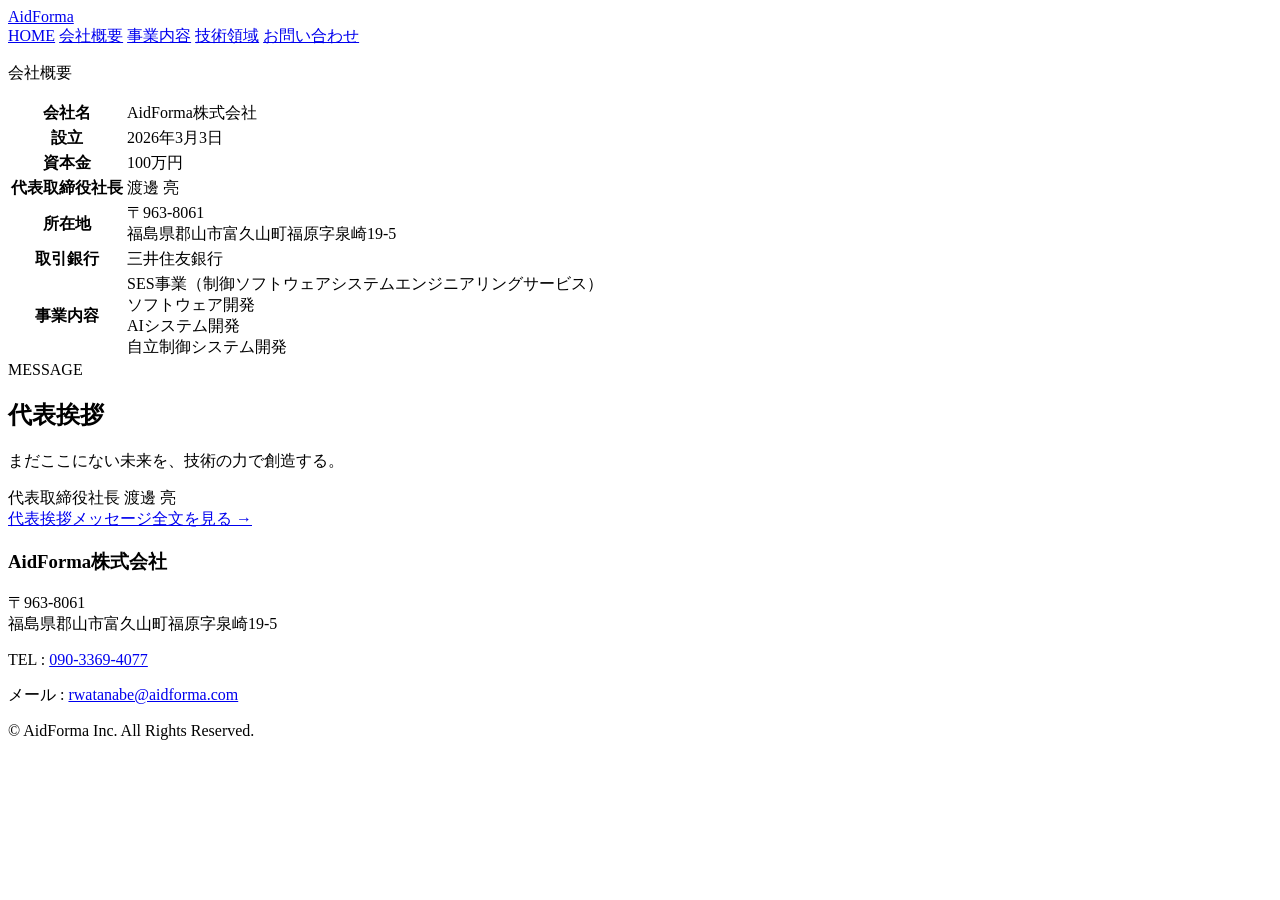
==== company.html @ 660cb183 "Add files via upload" ====
<!DOCTYPE html>
<html lang="ja">

<head>
<meta charset="UTF-8">
<meta name="viewport" content="width=device-width, initial-scale=1.0">

<title>会社概要 | AidForma株式会社</title>

<link rel="stylesheet" href="style.css">
</head>

<body>
<nav class="global-nav">

<a class="logo" href="index.html">AidForma</a>

<div class="nav-menu">
<a href="index.html">HOME</a>
<a href="company.html">会社概要</a>
<a href="service.html">事業内容</a>
<a href="technical.html">技術領域</a>
<a href="contact.html">お問い合わせ</a>
</div>

</nav>

<main>

<section class="hero sub-hero company-hero">

    <div class="hero-overlay"></div>

    <div class="hero-content">
        <p class="company-profile">会社概要</p>
    </div>

</section>

<section class="company-section">
    <table class="company-table">
        <tr>
        <th>会社名</th>
        <td>AidForma株式会社</td>
        </tr>
        <tr>
        <th>設立</th>
        <td>2026年3月3日</td>
        </tr>
        <tr>
        <th>資本金</th>
        <td>100万円</td>
        </tr>
        <tr>
        <th>代表取締役社長</th>
        <td>渡邊 亮</td>
        </tr>
        <tr>
        <th>所在地</th>
        <td>〒963-8061<br>
        福島県郡山市富久山町福原字泉崎19-5
        </td>
        </tr>
        <tr>
        <th>取引銀行</th>
        <td>三井住友銀行</td>
        </tr>
        <tr>
        <th>事業内容</th>
        <td>
        SES事業（制御ソフトウェアシステムエンジニアリングサービス）<br>
        ソフトウェア開発<br>
        AIシステム開発<br>
        自立制御システム開発
        </td>
        </tr>
        </table>

</section>

<!-- 代表挨拶セクション -->
<section class="president-section">
  <div class="president-inner">
    <div class="president-badge">MESSAGE</div>
    <h2 class="section-title">代表挨拶</h2>
    
    <div class="president-content">
      <p class="president-lead">
        まだここにない未来を、技術の力で創造する。
      </p>
      <p class="president-text">
        <!-- メッセージを書く -->
      </p>
      
      <div class="president-signature">
        <span class="president-title">代表取締役社長</span>
        <span class="president-name">渡邊 亮</span>
      </div>
    </div>

    <!-- ★ 代表挨拶のページに移動するボタン -->
    <div class="button-container">
      <a class="president-button" href="president.html">
        <span>代表挨拶メッセージ全文を見る</span>
        <span class="arrow">→</span>
      </a>
    </div>
  </div>
</section>

<!-- 会社情報セクション -->
<section class="footer-company-info">
  <div class="company-info-inner">
    <h3 class="footer-company-name">AidForma株式会社</h3>
    <div class="footer-company-details">
      <p class="footer-company-address">
        〒963-8061<br>
        福島県郡山市富久山町福原字泉崎19-5
      </p>
      <p class="company-tel">
        <span class="label">TEL :</span> <a href="tel:09033694077">090-3369-4077</a>
      </p>
      <p class="company-email">
        <span class="label">メール :</span> <a href="mailto:rwatanabe@aidforma.com">rwatanabe@aidforma.com</a>
      </p>
    </div>
  </div>
</section>

<!-- コピーライト -->
<footer class="site-footer">
  <p>&copy; AidForma Inc. All Rights Reserved.</p>
</footer>

</main>

</body>

</html>
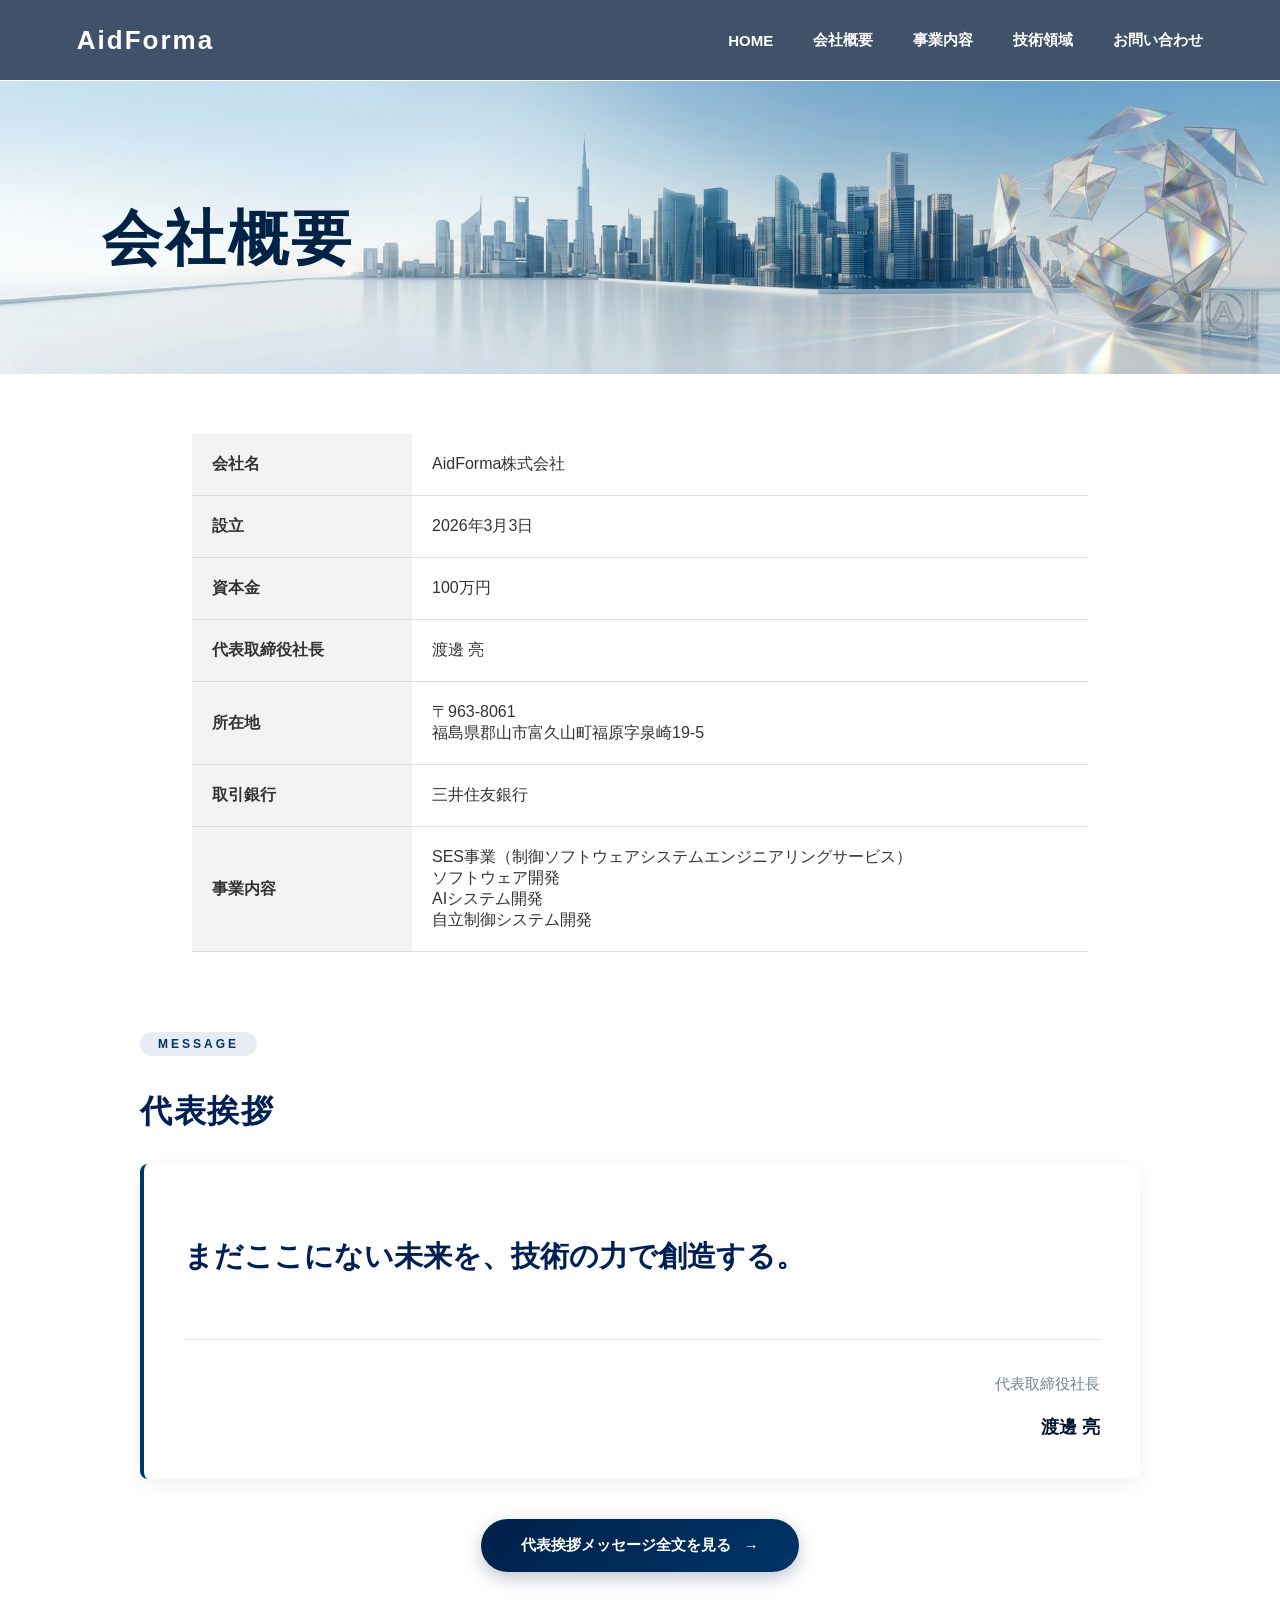
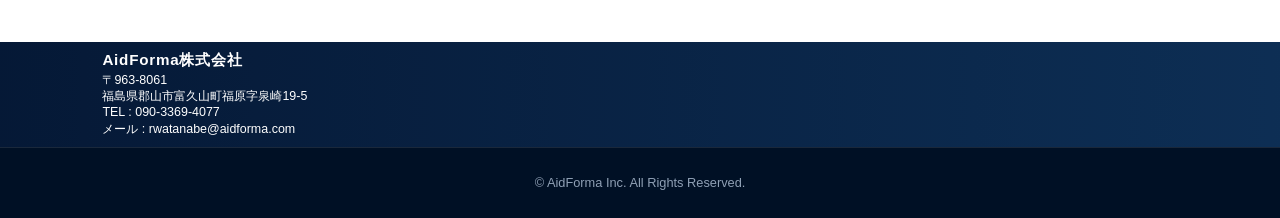
==== commit ae53bae6: "Add files via upload" ====
--- a/company.html
+++ b/company.html
@@ -3,7 +3,7 @@
 
 <head>
 <meta charset="UTF-8">
-<meta name="viewport" content="width=device-width, initial-scale=1.0">
+<meta name="viewport" content="width=1200">
 
 <title>会社概要 | AidForma株式会社</title>
 
--- a/style.css
+++ b/style.css
@@ -0,0 +1,1680 @@
+* {
+  box-sizing: border-box;
+}
+
+html {
+  scroll-behavior: smooth;
+}
+
+body {
+  margin: 0;
+  font-family:
+    "Helvetica Neue",
+    Arial,
+    "Noto Sans JP",
+    sans-serif;
+  color: #ffffff;
+}
+
+/* ==========================================
+   1. 上部メニュー (全ページ共通)
+   ========================================== */
+
+.global-nav {
+  position: fixed;
+  top: 0;
+  left: 0;
+  width: 100%;
+  height: 80px;
+  z-index: 1000;
+  display: flex;
+  align-items: center;
+  justify-content: space-between;
+
+  padding: 0 6%;
+
+  background-color: rgba(0, 25, 55, 0.75);
+  backdrop-filter: blur(8px);
+}
+
+.logo {
+  color: white;
+  font-size: 26px;
+  font-weight: bold;
+  letter-spacing: 2px;
+  text-decoration: none;
+}
+
+.nav-menu {
+  display: flex;
+  align-items: center;
+  gap: 40px;
+}
+
+.nav-menu a {
+  position: relative;
+
+  color: white;
+  font-size: 15px;
+  font-weight: bold;
+  text-decoration: none;
+
+  padding: 30px 0;
+}
+
+/* マウスを乗せたときの線 */
+.nav-menu a::after {
+  content: "";
+
+  position: absolute;
+  bottom: 20px;
+  left: 0;
+
+  width: 0;
+  height: 2px;
+
+  background-color: #42c6ff;
+
+  transition: width 0.3s;
+}
+
+.nav-menu a:hover::after {
+  width: 100%;
+}
+
+/* ==========================================
+   2. ヒーローエリア（共通設定）
+   ========================================== */
+
+.hero {
+  position: relative;
+  margin-top: 80px; /* メニューバーの高さ分下げる */
+  border-top: 1px solid rgba(255,255,255,0.15);
+  min-height: 250px;
+
+  padding: 35px 8% 70px;
+
+  /* 背景画像の共通表示設定 */
+  background-position: center;
+  background-size: cover;
+  background-repeat: no-repeat;
+
+  overflow: hidden;
+}
+
+/* 背景を暗くするグラデーション（全ページ共通） */
+.hero-overlay {
+  position: absolute;
+  top: 0;
+  left: 0;
+  width: 100%;
+  height: 100%;
+  z-index: 2;
+
+  background: linear-gradient(
+    90deg,
+    rgba(0, 20, 50, 0.85) 0%,
+    rgba(0, 35, 75, 0.55) 50%,
+    rgba(0, 25, 60, 0.25) 100%
+  );
+}
+
+/* キャッチフレーズ・テキスト枠（全ページ共通） */
+.hero-content {
+  position: relative;
+  z-index: 3;
+  max-width: 1000px;
+}
+
+/* 下層ページ専用の見出し文字スタイル */
+.company-profile {
+  margin: 0 0 24px;
+
+  color: #002244;
+  font-size: 60px;
+  font-weight: bold;
+  letter-spacing: 3px;
+  padding-top: 0px;
+}
+
+/* ==========================================
+   フッター専用スタイル
+   ========================================== */
+
+/* フッターをヒーロー領域の直下に配置 */
+.footer-company-info,
+.site-footer {
+  position: relative;
+  z-index: 10;        /* ヒーロー画像より手前に配置 */
+}
+
+.footer-company-info {
+  background: linear-gradient(
+    90deg,
+    rgba(0, 20, 50, 0.98) 0%,
+    rgba(0, 35, 75, 0.95) 100%
+  );
+  color: #ffffff;
+  padding: 8px 8%;
+  font-family: sans-serif;
+}
+
+.company-info-inner {
+  max-width: 600px;
+  margin: 0;
+  text-align: left;
+}
+
+/* フッター専用の会社名 */
+.footer-company-name {
+  font-size: 0.95rem;
+  font-weight: 700;
+  margin: 0 0 2px 0;
+  letter-spacing: 0.05em;
+  color: #ffffff;
+}
+
+/* 住所・連絡先詳細 */
+.footer-company-details p {
+  margin: 0 0 1px 0;
+  font-size: 0.78rem;
+  line-height: 1.25;
+  color: #ffffff;
+}
+
+.footer-company-details a {
+  color: #ffffff;
+  text-decoration: none;
+}
+
+/* 最下部コピーライト欄 */
+.site-footer {
+  background-color: #001025;
+  color: #8fa0b5;
+  text-align: center;
+  padding: 15px 20px;
+  font-size: 0.8rem;
+  border-top: 1px solid rgba(255, 255, 255, 0.1);
+}
+
+/* ==========================================
+   3. ヒーローエリア（ページごとの個別設定）
+   ========================================== */
+
+/* --- トップページ（HOME）専用 --- */
+.home-hero {
+  min-height: max(100vh, 850px);;
+  padding: 0 8%;
+  display: flex;
+  flex-direction: column;
+  justify-content: flex-start;
+}
+
+/* --- トップページ（HOME）だけhero-contentの位置をずらす --- */
+.home-hero .hero-content {
+margin-left: 80px;
+margin-top: 260px;
+}
+
+/* リズネット風：背景画像ズーム＆フェードイン */
+.hero-bg {
+  position: absolute;
+  top: 0;   /* .home-hero の上端（＝ヘッダーのすぐ下）に合わせる */
+  left: 0;
+  width: 100%;
+  height: 100%; /* .home-hero の高さぴったりに広げる */
+  
+  background-image: url("hero-home.png"); /* トップページ画像名 */
+  background-size: cover;
+  /* ★ 画像を中心を基準に表示 */
+  background-position: center 20%;
+  z-index: 1;
+
+  /* 初期状態 */
+  opacity: 0;
+
+  /* 2.5秒かけてじわっと縮小しながらフェードイン */
+  animation: zoomFadeIn 2.5s cubic-bezier(0.25, 1, 0.5, 1) forwards;
+}
+
+/* アニメーション（zoomFadeIn）のキーフレーム修正 */
+@keyframes zoomFadeIn {
+  0% {
+    opacity: 0;
+    transform: translateY(0) scale(1.15); /* 位置を固定しながら拡大 */
+  }
+  100% {
+    opacity: 1;
+    transform: translateY(0) scale(1);    /* 位置を固定しながら標準サイズへ */
+  }
+}
+
+.company-name {
+  margin: 0 0 24px;
+
+  color: #8fdcff;
+  font-size: 30px;
+  font-weight: bold;
+  letter-spacing: 3px;
+}
+
+.hero h1 {
+  margin: 0;
+  
+  font-size: clamp(50px, 8vw, 80px);
+  line-height: 1.00;
+  letter-spacing: -2px;
+}
+
+.hero-description {
+  margin: 20px 0 42px; /* 上と下に余白を与える */
+  margin-left: 50px; /* 右に数ピクセル引っぱって「W」と直線を揃える */
+
+  font-size: 30px;
+  letter-spacing: 2px;
+  line-height: 1.8;
+}
+
+/* About Usボタン */
+.hero-button {
+  display: inline-flex;
+  align-items: center;
+  gap: 55px;
+
+  padding: 18px 25px;
+
+  border: 1px solid rgba(255, 255, 255, 0.7);
+
+  color: white;
+  font-size: 15px;
+  font-weight: bold;
+  letter-spacing: 1px;
+  text-decoration: none;
+
+  transition:
+    background-color 0.3s,
+    color 0.3s;
+}
+
+.hero-button:hover {
+  background-color: white;
+  color: #002244;
+}
+
+/* スクロール表示 */
+/* SCROLLガイドがフッターに被らないよう下端から少し浮かせる */
+.scroll-guide {
+  position: absolute;
+  right: 35px;
+  bottom: 20px; /* 0から20pxに引き上げて枠内に収める */
+  z-index: 3;
+}
+
+.scroll-guide span {
+  font-size: 11px;
+  letter-spacing: 3px;
+  writing-mode: vertical-rl;
+}
+
+.scroll-line {
+  width: 1px;
+  height: 90px;
+  background-color: white;
+}
+
+/* ==========================================
+   トップページ JS連動フェードイン（fade-up）アニメーション
+   ========================================== */
+
+/* 初期状態：下に少しずらして透明にしておく */
+.fade-item {
+  opacity: 0;
+  transform: translateY(35px);
+  transition: opacity 1.2s cubic-bezier(0.16, 1, 0.3, 1),
+              transform 1.2s cubic-bezier(0.16, 1, 0.3, 1);
+}
+
+/* 表示状態（JSで is-visible クラスがついたら滑らかに立ち上がる） */
+.fade-item.is-visible {
+  opacity: 1;
+  transform: translateY(0);
+}
+
+/* 時間差（ディレイ）の設定：リズネット特有の余韻を持たせた間隔 */
+.delay-1 { transition-delay: 0.5s; } /* 会社名 */
+.delay-2 { transition-delay: 0.8s; } /* 英語キャッチコピー */
+.delay-3 { transition-delay: 1.1s; } /* 日本語キャッチコピー */
+.delay-4 { transition-delay: 1.4s; } /* ボタン */
+.delay-5 { transition-delay: 1.7s; } /* SCROLLガイド */
+
+/* --- 下層ページ（会社概要・事業内容・問合せ等）専用 --- */
+.sub-hero {
+  background-image: url("hero-sub.jpg"); /* 下層ページ用画像 */
+
+  min-height: 260px;
+  background-size: cover;
+  background-position: right center;
+  background-repeat: no-repeat;
+  background-attachment: scroll;
+}
+
+.sub-hero .hero-overlay {
+  background: transparent;
+}
+
+/* 背景画像のサイズの微調整に使用（技術領域と合わせる） */
+.company-hero .hero-content,
+.service-hero .hero-content,
+.president-hero .hero-content,
+.contact-hero .hero-content {
+padding-top: 83px;
+}
+
+/* ==========================================
+   タイピング（一文字ずつ表示）スタイル
+   ========================================== */
+
+/* 1文字ずつの基本設定 */
+.typewriter span {
+  opacity: 0;
+  /* display: inline-block; ← これを削除またはコメントアウト */
+  transition: opacity 0.3s ease, transform 0.3s ease;
+}
+
+/* 文字が現れたときの状態 */
+.typewriter span.is-typed {
+  opacity: 1;
+}
+
+/* 改行タグ（br）を崩さないための設定 */
+.h {
+  display: inline;
+}
+
+/* ==========================================
+HOME 沿革
+========================================== */
+
+.history-section {
+  padding: 100px 8%;
+  background-color: #f5f8fc;
+}
+
+.history-container {
+max-width: 1100px;
+margin: 0 auto;
+}
+
+.history-badge {
+display: inline-block;
+padding: 4px 16px;
+
+background: #e8edf5;
+color: #003566;
+
+border-radius: 20px;
+
+font-size: 12px;
+font-weight: 700;
+letter-spacing: 2px;
+}
+
+.history-title {
+margin: 20px 0 50px;
+
+color: #001f54;
+font-size: 2rem;
+}
+
+.history-year-block {
+display: flex;
+
+gap: 60px;
+
+padding: 40px 0;
+
+border-top: 1px solid #e5e7eb;
+}
+
+.history-year {
+min-width: 120px;
+
+color: #003566;
+
+font-size: 2rem;
+font-weight: bold;
+}
+
+.history-events {
+flex: 1;
+}
+
+.history-event {
+display: flex;
+
+gap: 25px;
+
+margin-bottom: 20px;
+}
+
+.history-month {
+min-width: 45px;
+
+color: #003566;
+
+font-weight: bold;
+}
+
+.history-text {
+color: #444;
+line-height: 1.8;
+}
+
+/* ==========================================
+   4. 会社概要専用スタイル
+   ========================================== */
+
+.company-section {
+  padding: 60px 15%;
+  background-color: white;
+  position: relative;
+  z-index: 2;
+  padding-bottom: 20px;
+}
+
+.company-table {
+  width: 100%;
+  max-width: 1200px;
+  margin: 0 auto;
+  border-collapse: collapse;
+  color: #333333;
+}
+
+.company-table th {
+  width: 220px;
+  background: #f3f3f3;
+  padding: 20px;
+  text-align: left;
+  font-weight: bold;
+  color: #333333;
+}
+
+.company-table td {
+  padding: 20px;
+  background: #ffffff;
+  color: #333333;
+}
+
+.company-table tr {
+  border-bottom: 1px solid #ddd;
+}
+
+/* ==========================================
+   代表挨拶セクション & ボタンデザイン
+   ========================================== */
+
+.president-section {
+  padding: 60px 20px;
+  background-color: #ffffff;
+  padding-top: 10px;
+  padding-bottom: 20px;
+}
+
+.president-inner {
+  max-width: 800px;
+  margin: 0 auto;
+  text-align: left;
+}
+
+.president-badge {
+  display: inline-block;
+  font-size: 0.75rem;
+  font-weight: 700;
+  letter-spacing: 0.15em;
+  color: #003566;
+  background-color: #e2e8f0;
+  padding: 4px 12px;
+  border-radius: 20px;
+  margin-bottom: 10px;
+}
+
+.section-title {
+  font-size: 1.6rem;
+  color: #001432;
+  margin-bottom: 24px;
+  font-weight: 700;
+  letter-spacing: 0.05em;
+}
+
+.president-content {
+  background: #ffffff;
+  padding: 32px;
+  border-radius: 8px;
+  box-shadow: 0 4px 15px rgba(0, 0, 0, 0.05);
+  margin-bottom: 30px;
+  border-left: 4px solid #003566;
+}
+
+.president-lead {
+  font-size: 1.2rem;
+  font-weight: 700;
+  color: #00204a;
+  margin-bottom: 16px;
+  line-height: 1.5;
+}
+
+.president-text {
+  font-size: 0.95rem;
+  color: #4a5568;
+  line-height: 1.8;
+  margin-bottom: 24px;
+}
+
+.president-signature {
+  text-align: right;
+  border-top: 1px solid #edf2f7;
+  padding-top: 16px;
+}
+
+.president-title {
+  font-size: 0.85rem;
+  color: #718096;
+  display: block;
+}
+
+.president-name {
+  font-size: 1.1rem;
+  font-weight: 700;
+  color: #001432;
+}
+
+.button-container {
+  text-align: center;
+  margin-top: 15px;
+  margin-bottom: 10px;
+}
+
+.president-button {
+  display: inline-flex;
+  align-items: center;
+  justify-content: center;
+  gap: 12px;
+  padding: 14px 36px;
+  background: linear-gradient(135deg, #00204a 0%, #003566 100%);
+  color: #ffffff;
+  font-size: 0.95rem;
+  font-weight: 600;
+  text-decoration: none;
+  border-radius: 50px;
+  box-shadow: 0 4px 12px rgba(0, 32, 74, 0.25);
+  transition: all 0.3s ease;
+}
+
+.president-button .arrow {
+  transition: transform 0.3s ease;
+}
+
+.president-button:hover {
+  background: linear-gradient(135deg, #002b66 0%, #00458a 100%);
+  box-shadow: 0 6px 20px rgba(0, 32, 74, 0.35);
+  transform: translateY(-2px);
+}
+
+.president-button:hover .arrow {
+  transform: translateX(6px);
+}
+
+/* ==========================================
+   代表挨拶ページ
+   ========================================== */
+
+/* ==========================================
+代表写真
+========================================== */
+
+.president-photo {
+text-align: center;
+margin-bottom: 50px;
+}
+
+.president-photo img {
+width: 280px;
+max-width: 100%;
+
+border-radius: 8px;
+
+box-shadow:
+0 8px 30px rgba(0, 0, 0, 0.12);
+
+object-fit: cover;
+}
+
+/* ==========================================
+代表挨拶本文
+========================================== */
+
+.president-section {
+padding: 60px 20px;
+background-color: #ffffff;
+}
+
+.president-inner {
+max-width: 1000px;
+margin: 0 auto;
+}
+
+.president-badge {
+display: inline-block;
+
+padding: 5px 18px;
+
+font-size: 12px;
+font-weight: bold;
+letter-spacing: 3px;
+
+color: #003566;
+background: #e8edf5;
+
+border-radius: 20px;
+}
+
+.section-title {
+margin-top: 24px;
+margin-bottom: 30px;
+
+color: #001f54;
+font-size: 2rem;
+font-weight: 700;
+}
+
+.president-content {
+background: #ffffff;
+
+padding: 40px;
+
+border-left: 4px solid #003566;
+border-radius: 8px;
+
+box-shadow:
+0 6px 20px rgba(0, 0, 0, 0.06);
+}
+
+.president-lead {
+margin-bottom: 30px;
+
+color: #001f54;
+
+font-size: 1.8rem;
+font-weight: 700;
+
+line-height: 1.6;
+}
+
+.president-text {
+margin-bottom: 30px;
+
+color: #4a5568;
+
+font-size: 1rem;
+line-height: 2;
+}
+
+/* ==========================
+代表プロフィール
+========================== */
+
+.profile-career {
+margin: 60px 0;
+}
+
+.profile-career h3 {
+font-size: 30px;
+color: #102542;
+margin-bottom: 30px;
+text-align: center;
+}
+
+.career-card {
+background: #ffffff;
+padding: 40px;
+border-radius: 12px;
+box-shadow: 0 10px 30px rgba(0,0,0,0.08);
+}
+
+.career-name {
+font-size: 26px;
+font-weight: bold;
+color: #102542;
+margin-bottom: 25px;
+}
+
+.career-list {
+padding-left: 20px;
+}
+
+.career-list li {
+margin-bottom: 15px;
+line-height: 1.8;
+color: #555;
+}
+
+/* ==========================================
+署名エリア
+========================================== */
+
+.president-signature {
+margin-top: 60px;
+padding-top: 30px;
+
+border-top: 1px solid #e4e7ec;
+
+text-align: right;
+}
+
+.president-title {
+display: block;
+
+margin-bottom: 18px;
+
+font-size: 0.95rem;
+line-height: 1.8;
+
+color: #718096;
+}
+
+/* 直筆署名画像 */
+
+.signature-image {
+width: 260px;
+max-width: 100%;
+
+display: block;
+
+margin-left: auto;
+
+opacity: 0.98;
+}
+
+/* ==========================================
+ボタン
+========================================== */
+
+.button-container {
+text-align: center;
+margin-top: 40px;
+}
+
+.president-button {
+display: inline-flex;
+align-items: center;
+gap: 12px;
+
+padding: 16px 40px;
+
+background:
+linear-gradient(
+135deg,
+#00204a 0%,
+#003566 100%
+);
+
+color: #ffffff;
+
+font-size: 0.95rem;
+font-weight: 600;
+
+text-decoration: none;
+
+border-radius: 999px;
+
+box-shadow:
+0 6px 18px rgba(0, 32, 74, 0.25);
+
+transition: all 0.3s ease;
+}
+
+.president-button:hover {
+transform: translateY(-2px);
+
+box-shadow:
+0 8px 25px rgba(0, 32, 74, 0.35);
+}
+
+/* ==========================================
+   5. 事業内容専用スタイル
+   ========================================== */
+
+.service-section {
+  padding: 80px 20px 120px;
+  background-color: #f4f6f8;
+  color: #333333;
+}
+
+.service-section .container {
+  max-width: 1000px;
+  margin: 0 auto;
+}
+
+.service-intro {
+  text-align: center;
+  margin-bottom: 60px;
+}
+
+.service-intro h2 {
+  font-size: 32px;
+  letter-spacing: 4px;
+  color: #002537;
+  margin-bottom: 10px;
+}
+
+.service-intro p {
+  font-size: 16px;
+  color: #666666;
+}
+
+.service-card {
+  background: #ffffff;
+  border-radius: 12px;
+  padding: 40px;
+  margin-bottom: 40px;
+  box-shadow: 0 4px 20px rgba(0, 0, 0, 0.06);
+  border: 1px solid #eef2f5;
+  transition: transform 0.3s, box-shadow 0.3s;
+}
+
+.service-card:hover {
+  transform: translateY(-4px);
+  box-shadow: 0 8px 30px rgba(0, 0, 0, 0.1);
+}
+
+.service-header {
+  display: flex;
+  align-items: center;
+  gap: 24px;
+  border-bottom: 2px solid #eef2f5;
+  padding-bottom: 20px;
+  margin-bottom: 24px;
+}
+
+.service-number {
+  font-size: 48px;
+  font-weight: bold;
+  color: #42c6ff;
+  line-height: 1;
+}
+
+.service-cate {
+  font-size: 12px;
+  font-weight: bold;
+  letter-spacing: 2px;
+  color: #002537;
+  display: block;
+  margin-bottom: 4px;
+}
+
+.service-header h3 {
+  margin: 0;
+  font-size: 24px;
+  color: #001937;
+}
+
+.service-desc {
+  font-size: 16px;
+  line-height: 1.8;
+  color: #444444;
+  margin-bottom: 24px;
+}
+
+.service-tags {
+  display: flex;
+  flex-wrap: wrap;
+  align-items: center;
+  gap: 10px;
+  margin-bottom: 24px;
+  padding: 16px;
+  background-color: #f8fafc;
+  border-radius: 8px;
+}
+
+.tag-label {
+  font-size: 13px;
+  font-weight: bold;
+  color: #666;
+}
+
+.tag {
+  background: #ffffff;
+  border: 1px solid #d1d5db;
+  color: #002537;
+  font-size: 13px;
+  font-weight: 500;
+  padding: 6px 14px;
+  border-radius: 20px;
+}
+
+.service-target {
+  background-color: #f0f7ff;
+  border-left: 4px solid #42c6ff;
+  padding: 20px 24px;
+  border-radius: 0 8px 8px 0;
+}
+
+.service-target h4 {
+  margin: 0 0 10px;
+  font-size: 15px;
+  color: #002537;
+}
+
+.service-target ul {
+  margin: 0;
+  padding-left: 20px;
+  font-size: 14px;
+  line-height: 1.7;
+  color: #555;
+}
+
+/* ==========================================
+事業内容 お問い合わせ導線
+========================================== */
+
+.service-contact {
+text-align: center;
+
+margin-top: 100px;
+padding: 80px 40px;
+
+background: linear-gradient(
+135deg,
+#13365f 0%,
+#2e5c8a 100%
+);
+
+border-radius: 12px;
+
+color: #ffffff;
+}
+
+.service-contact h2 {
+margin: 0 0 20px;
+
+font-size: 2rem;
+font-weight: 700;
+}
+
+.service-contact p {
+max-width: 800px;
+
+margin: 0 auto 40px;
+
+line-height: 1.8;
+color: rgba(255,255,255,0.9);
+}
+
+.service-contact-button {
+display: inline-flex;
+align-items: center;
+gap: 12px;
+
+padding: 18px 40px;
+
+background: #e8edf5;
+color: #00204a;
+
+font-weight: bold;
+text-decoration: none;
+
+border-radius: 999px;
+
+transition: all 0.3s ease;
+}
+
+.service-contact-button:hover {
+background: #ffffff;
+
+transform: translateY(-2px);
+
+box-shadow:
+0 10px 25px rgba(0,0,0,0.2);
+}
+
+/* ==========================================
+   6.技術領域（制御モデル開発・MBDプロセス改善）専用
+========================================== */
+
+/* ==========================================
+   題目（制御モデル開発 / MBDプロセス改善）共通スタイル
+   ========================================== */
+
+.sub-topic-header {
+  margin: 20px 0 40px;
+  text-align: center;
+}
+
+/* 小さめのサブカテゴリタグ */
+.sub-topic-badge {
+  display: inline-block;
+  font-size: 13px;
+  font-weight: 800;
+  letter-spacing: 2px;
+  color: #1f5fa9;
+  background: #e2e8f0;
+  padding: 3px 12px;
+  border-radius: 4px;
+  margin-bottom: 8px;
+}
+
+/* 題目タイトル本体 */
+.sub-topic-title {
+  font-size: 28px;
+  font-weight: 800;
+  color: #0d2137;
+  display: flex;
+  align-items: center;
+  justify-content: center;
+  gap: 20px;
+  margin: 0;
+}
+
+/* 左右のアクセントライン */
+.sub-topic-title::before,
+.sub-topic-title::after {
+  content: "";
+  display: block;
+  width: 60px;
+  height: 2px;
+  background-color: #1f5fa9;
+}
+
+.technical-section {
+  padding: 80px 2%;
+  background: #f8fafc;
+  color: #333333;
+}
+
+.technical-container {
+  max-width: 1700px;
+  margin: 0 auto;
+}
+
+/* --- ヘッダー領域 --- */
+.section-header {
+  text-align: center;
+  margin-bottom: 35px;
+}
+
+/* MBD青枠バッジ（文字拡大・内側余白拡大・下の隙間確保） */
+.section-badge {
+  display: inline-block;
+  font-size: 30px;
+  font-weight: 800;
+  letter-spacing: 1.5px;
+  color: #1f5fa9;
+  background: #eef5ff;
+  padding: 10px 24px;
+  border-radius: 24px;
+  margin-bottom: 20px;
+  border: 1px solid #d0e2ff;
+}
+
+/* タイトル設定 */
+.technical-title {
+  font-size: 27px;
+  font-weight: 700;
+  line-height: 1.4;
+  color: #002244;
+  margin-top: -20px;
+}
+
+/* リード文 */
+.section-lead {
+  font-size: 20px;
+  color: #555555;
+  max-width: 1200px;
+  margin: 0 auto;
+  line-height: 1.8;
+  text-align: center;
+}
+
+/* --- 自動化アピールバナー --- */
+.automation-highlight-banner {
+  background: #fff8e1;
+  border: 2px solid #ffe082;
+  border-radius: 12px;
+  padding: 16px 24px;
+  max-width: 900px;
+  margin: 0 auto 40px;
+  text-align: center;
+  box-shadow: 0 4px 12px rgba(255, 193, 7, 0.15);
+}
+
+.automation-text {
+  margin: 0;
+  font-size: 20px;
+  font-weight: bold;
+  color: #333333;
+  line-height: 1.5;
+}
+
+/* --- 1列横並びフローエリア（全7ステップ対応） --- */
+.flow-single-line {
+  display: flex;
+  align-items: stretch;
+  justify-content: space-between;
+  margin-bottom: 35px;
+}
+
+.flow-card {
+  flex: 1;
+  display: flex;             
+  flex-direction: column;      
+  align-items: center;         
+  background: #ffffff;
+  border-radius: 10px;
+  padding: 16px 8px;            /* 上下の余白を少し調整 */
+  border: 1px solid #e2e8f0;
+  box-shadow: 0 4px 12px rgba(0, 0, 0, 0.03);
+  position: relative;
+  text-align: center;
+  min-width: 0;
+  transition: transform 0.3s ease, box-shadow 0.3s ease;
+}
+
+.flow-card:hover {
+  transform: translateY(-4px);
+  box-shadow: 0 8px 20px rgba(13, 33, 55, 0.08);
+  border-color: #cbd5e1;
+}
+
+/* フェーズタグ */
+.phase-tag {
+  font-size: 15px;
+  font-weight: bold;
+  padding: 2px 6px;
+  border-radius: 4px;
+  display: inline-block;
+  margin-bottom: 4px;
+}
+
+.tag-upstream { background: #e0f2fe; color: #0369a1; } /* 上流 */
+.tag-dev      { background: #feefc3; color: #b45309; } /* 構築 */
+.tag-test     { background: #dcfce7; color: #15803d; } /* 検証 */
+.tag-impl     { background: #f3e8ff; color: #6b21a8; } /* 実装 */
+.tag-doc      { background: #f1f5f9; color: #475569; } /* 成果物 */
+
+/* ステップ番号 */
+.step-no {
+  font-size: 18px;
+  font-weight: 800;
+  color: #1f5fa9;
+  font-family: Arial, sans-serif;
+}
+
+/* 工程イラストアイコン */
+.step-icon {
+  font-size: 30px;
+  margin: 4px 0 6px;
+  line-height: 1;
+}
+
+.flow-card h4 {
+  font-size: 17px;
+  color: #0d2137;
+  margin: 0 0 6px 0;
+  font-weight: bold;
+  line-height: 1.3;
+}
+
+.flow-card p {
+  font-size: 15px;
+  color: #64748b;
+  line-height: 1.5;
+  margin: auto 0 0 0;  /* 上に自動余白を作って下揃えにする */
+}
+
+/* 矢印コネクタ */
+.flow-arrow {
+  font-size: 30px;
+  font-weight: 900;
+  color: #1f5fa9;
+  padding: 0 2px;
+  user-select: none;
+  display: flex;
+  align-items: center;    /* 上下の中央に揃える */
+  justify-content: center;/* 左右の中央に揃える */
+
+}
+
+/* --- 下部バナー（ワンストップ＆スポット対応） --- */
+.flow-coverage-banner {
+  background: linear-gradient(135deg, #0d2137 0%, #1f5fa9 100%);
+  color: #ffffff;
+  padding: 20px 30px;
+  border-radius: 8px;
+  display: flex;
+  align-items: center;
+  justify-content: center;
+  gap: 12px;
+  box-shadow: 0 4px 15px rgba(31, 95, 169, 0.2);
+}
+
+.banner-icon {
+  background: rgba(255, 255, 255, 0.2);
+  width: 24px;
+  height: 24px;
+  border-radius: 50%;
+  display: flex;
+  align-items: center;
+  justify-content: center;
+  font-size: 12px;
+}
+
+.flow-coverage-banner p {
+  margin: 0;
+  font-size: 20px;
+  letter-spacing: 0.5px;
+}
+
+.flow-coverage-banner strong {
+  color: #60a5fa;
+  font-weight: bold;
+}
+
+/* --- レスポンシブ --- */
+@media (max-width: 1100px) {
+  .flow-single-line {
+    flex-direction: column;
+    gap: 0;
+  }
+
+  .flow-card {
+    width: 100%;
+    max-width: 450px;
+    padding: 16px 20px;
+  }
+
+  .flow-arrow {
+    padding: 8px 0;
+    transform: rotate(90deg);
+  }
+
+  .flow-coverage-banner {
+    flex-direction: column;
+    text-align: center;
+    gap: 8px;
+  }
+}
+
+/* ==========================================
+   MBDプロセス改善セクション
+   ========================================== */
+
+.process-improvement-section {
+  background: #f8fafc; /* 制御モデル開発エリアと同じ背景色を指定 */
+  margin-top: 0;       /* 背景色を繋げるため、上の隙間をリセット */
+  padding: 60px 0;    /* 上下に程よい内側余白を設定 */
+}
+
+.process-improvement-container {
+  max-width: 1200px;
+  margin: 0 auto;
+}
+
+/* ヘッダー＆実績バナー */
+.improvement-header {
+  text-align: center;
+  margin-bottom: 30px;
+}
+
+.improvement-title {
+  font-size: 28px;
+  font-weight: 800;
+  color: #0d2137;
+  margin: 0 0 12px 0;
+}
+
+/* MBDプロセス改善内の見出しブロックの「下余白」を詰める */
+.improvement-header .sub-topic-header {
+  margin-bottom: 20px; /* MBDプロセス改善とオレンジバッジの距離を直接制御 */
+}
+
+.achievement-badge {
+  margin-top: -0;       /* 上側の余白が重複して広がるのを防ぐ */
+  margin-bottom: 10px;  /* 下の本文カードとの間の距離 */
+  display: inline-block;
+  background: #d97706; /* オレンジのアクセント */
+  color: #ffffff;
+  font-size: 18px;
+  font-weight: bold;
+  padding: 8px 20px;
+  border-radius: 30px;
+  box-shadow: 0 4px 10px rgba(217, 119, 6, 0.2);
+}
+
+/* 概要・ヒアリングエリア */
+.improvement-overview {
+  background: #ffffff;
+  border-left: 5px solid #1f5fa9;
+  padding: 24px 30px;
+  border-radius: 8px;
+  box-shadow: 0 4px 12px rgba(0, 0, 0, 0.04);
+  margin-bottom: 40px;
+}
+
+.improvement-overview h3 {
+  font-size: 18px;
+  color: #0d2137;
+  margin: 0 0 12px 0;
+  font-weight: bold;
+}
+
+.overview-list {
+  margin: 0;
+  padding-left: 20px;
+  color: #475569;
+  font-size: 15px;
+  line-height: 1.8;
+}
+
+/* 過去実績ブロック */
+
+/* 「MBDプロセス改善過去実績」の見出しカラーとスタイルの調整 */
+.history-main-title {
+  color: #0d2137;     /* MBDプロセス改善と同じ濃いネイビー */
+  font-size: 24px;               /* 視認性の高い大きめのフォントサイズ */
+  font-weight: 800;              /* 太字で強調 */
+  text-align: center;            /* 中央揃え */
+  margin-bottom: 24px;           /* 下のカードとの余白 */
+}
+
+/* カード本体：まるみとポップな影 */
+.pop-card {
+  background: #ffffff;
+  border-radius: 20px;
+  padding: 28px;
+  box-shadow: 0 10px 25px rgba(0, 0, 0, 0.05);
+  border: 1px solid #f1f5f9;
+  position: relative;
+}
+
+/* 一番上のピンクバッジ */
+.card-top-tag {
+  display: inline-flex;
+  align-items: center;
+  gap: 6px;
+  font-size: 17px;
+  font-weight: 800;
+  padding: 8px 20;
+  border-radius: 12px;
+  margin-bottom: 20px;
+}
+
+.tag-pink {
+  background-color: #fce7f3;
+  color: #be185d;
+}
+
+.tag-purple {
+  background-color: #f3e8ff;
+  color: #7e22ce;
+}
+
+/* 各事例ブロック */
+.case-item-pop {
+  margin-bottom: 24px;
+  padding-bottom: 20px;
+  border-bottom: 2px dashed #f1f5f9;
+}
+
+.case-item-pop:last-child {
+  margin-bottom: 0;
+  padding-bottom: 0;
+  border-bottom: none;
+}
+
+/* タイトル部分とアイコンバッジ */
+.case-header {
+  display: flex;
+  align-items: center;
+  gap: 10px;
+  margin-bottom: 10px;
+}
+
+.badge-blue {
+  background: #1f5fa9;
+  color: #ffffff;
+  font-size: 13px;
+  font-weight: bold;
+  padding: 3px 8px;
+  border-radius: 6px;
+}
+
+.badge-green {
+  background: #10b981;
+  color: #ffffff;
+  font-size: 13px;
+  font-weight: bold;
+  padding: 3px 8px;
+  border-radius: 6px;
+}
+
+.badge-purple {
+  background: #8b5cf6;
+  color: #ffffff;
+  font-size: 13px;
+  font-weight: bold;
+  padding: 3px 8px;
+  border-radius: 6px;
+}
+
+.case-title {
+  font-size: 20x;
+  font-weight: 800;
+  color: #0f172a;
+  margin: 0;
+}
+
+/* カラフルなタグ並び */
+.tech-tags {
+  display: flex;
+  flex-wrap: wrap;
+  gap: 8px;
+  margin-bottom: 12px;
+}
+
+.tech-tags span {
+  font-size: 13px;
+  font-weight: 700;
+  padding: 4px 12px;
+  border-radius: 20px;
+}
+
+/* 各種パステルカラータグ */
+.tag-light-blue { background: #e0f2fe; color: #0369a1; }
+.tag-orange     { background: #ffedd5; color: #c2410c; }
+.tag-yellow     { background: #fef3c7; color: #b45309; }
+.tag-green      { background: #dcfce7; color: #15803d; }
+
+/* 詳細部分（ほんのりベージュの柔らかい背景） */
+.case-detail-box {
+  background: #fdfbf7;
+  border-radius: 12px;
+  padding: 14px 18px;
+}
+
+.detail-label {
+  font-size: 14px;
+  font-weight: 800;
+  color: #9a3412;
+  margin-bottom: 4px;
+  display: flex;
+  align-items: center;
+}
+
+.detail-label::before {
+  content: "";
+  display: inline-block;
+  width: 12px;
+  height: 3px;
+  background: #c2410c;
+  margin-right: 6px;
+  border-radius: 2px;
+}
+
+.case-detail-box p {
+  margin: 0;
+  font-size: 15px;
+  color: #475569;
+  line-height: 1.6;
+}
+
+/* カード全体を包むグリッド親要素 */
+.history-grid {
+  display: grid;
+  grid-template-columns: repeat(2, 1fr); /* 1:1 の割合で左右2カラムに配置 */
+  gap: 28px;                             /* 左右カード間の隙間 */
+  align-items: start;                    /* カードの高さが異なっても上揃えにする */
+}
+
+/* MBDプロセス改善の親コンテナ幅を制御モデル開発と統一 */
+.process-improvement-container {
+  max-width: 1400px; /* 親コンテナ幅調整 */
+  width: 100%;
+  margin: 0 auto;
+  padding: 0 20px;   /* 画面端の最低限の余白 */
+}
+
+/* 過去実績全体の領域も幅いっぱいに使う */
+.improvement-history {
+  width: 100%;
+}
+
+/* スマホ・タブレット表示（画面幅992px以下）での折り返し設定 */
+@media screen and (max-width: 992px) {
+  .history-grid {
+    grid-template-columns: 1fr;          /* 画面が狭い時は自動で縦1列にする */
+    gap: 24px;
+  }
+}
+
+/* ==========================================
+   技術領域：新たな技術領域への取り組みカード
+   ========================================== */
+.future-tech-card {
+  background: linear-gradient(135deg, #ffffff 0%, #f8fafc 100%);
+  border: 2px dashed #cbd5e1;
+  border-radius: 20px;
+  padding: 32px;
+  margin-top: 48px;
+  text-align: center;
+  box-shadow: 0 8px 20px rgba(0, 0, 0, 0.03);
+  position: relative;
+}
+
+/* 上部のバッジ */
+.future-tech-badge {
+  display: inline-flex;
+  align-items: center;
+  gap: 6px;
+  background: #e0f2fe;
+  color: #0369a1;
+  font-size: 15px;
+  font-weight: 800;
+  padding: 6px 18px;
+  border-radius: 20px;
+  margin-bottom: 16px;
+}
+
+/* タイトル */
+.future-tech-title {
+  font-size: 20px;
+  font-weight: 800;
+  color: #0f172a;
+  margin: 0 0 12px 0;
+  line-height: 1.4;
+}
+
+/* 本文テキスト */
+.future-tech-lead {
+  font-size: 15.5px;
+  color: #475569;
+  line-height: 1.7;
+  margin: 0 0 20px 0;
+}
+
+.future-tech-lead strong {
+  color: #1f5fa9;
+  font-weight: 700;
+}
+
+/* パステルカラーの技術タグ */
+.future-tech-tags {
+  display: flex;
+  justify-content: center;
+  flex-wrap: wrap;
+  gap: 10px;
+}
+
+.tech-pill {
+  font-size: 13.5px;
+  font-weight: 700;
+  padding: 6px 16px;
+  border-radius: 50px;
+  box-shadow: 0 2px 6px rgba(0, 0, 0, 0.04);
+}
+
+.pill-java     { background: #ffedd5; color: #c2410c; } /* オレンジ系 */
+.pill-python   { background: #fef3c7; color: #b45309; } /* イエロー系 */
+.pill-embedded { background: #e0f2fe; color: #0369a1; } /* ブルー系 */
+.pill-system   { background: #f3e8ff; color: #6b21a8; } /* パープル系 */
+
+/* スマホ対応 */
+@media screen and (max-width: 768px) {
+  .future-tech-card {
+    padding: 24px 16px;
+    margin-top: 32px;
+  }
+  .future-tech-title {
+    font-size: 18px;
+  }
+  .future-tech-lead {
+    font-size: 14px;
+  }
+}
+
+/* ==========================================
+   7. お問い合わせページ専用スタイル
+   ========================================== */
+
+.contact-section {
+  padding: 60px 20px 100px;
+  background-color: #f8f9fa;
+  display: flex;
+  justify-content: center;
+  align-items: center;
+  position: relative;
+  z-index: 2;
+}
+
+.form-container {
+  width: 100%;
+  max-width: 800px;
+  margin: 0 auto;
+  background: #ffffff;
+  border-radius: 8px;
+  box-shadow: 0 4px 20px rgba(0, 0, 0, 0.05);
+  padding: 20px;
+}
+
+.form-container iframe {
+  width: 100%;
+  height: 1000px;
+  border: none;
+  display: block;
+}
+
+/* ==========================================
+   8. レスポンシブ（スマホ表示）
+   ========================================== */
+
+
+
